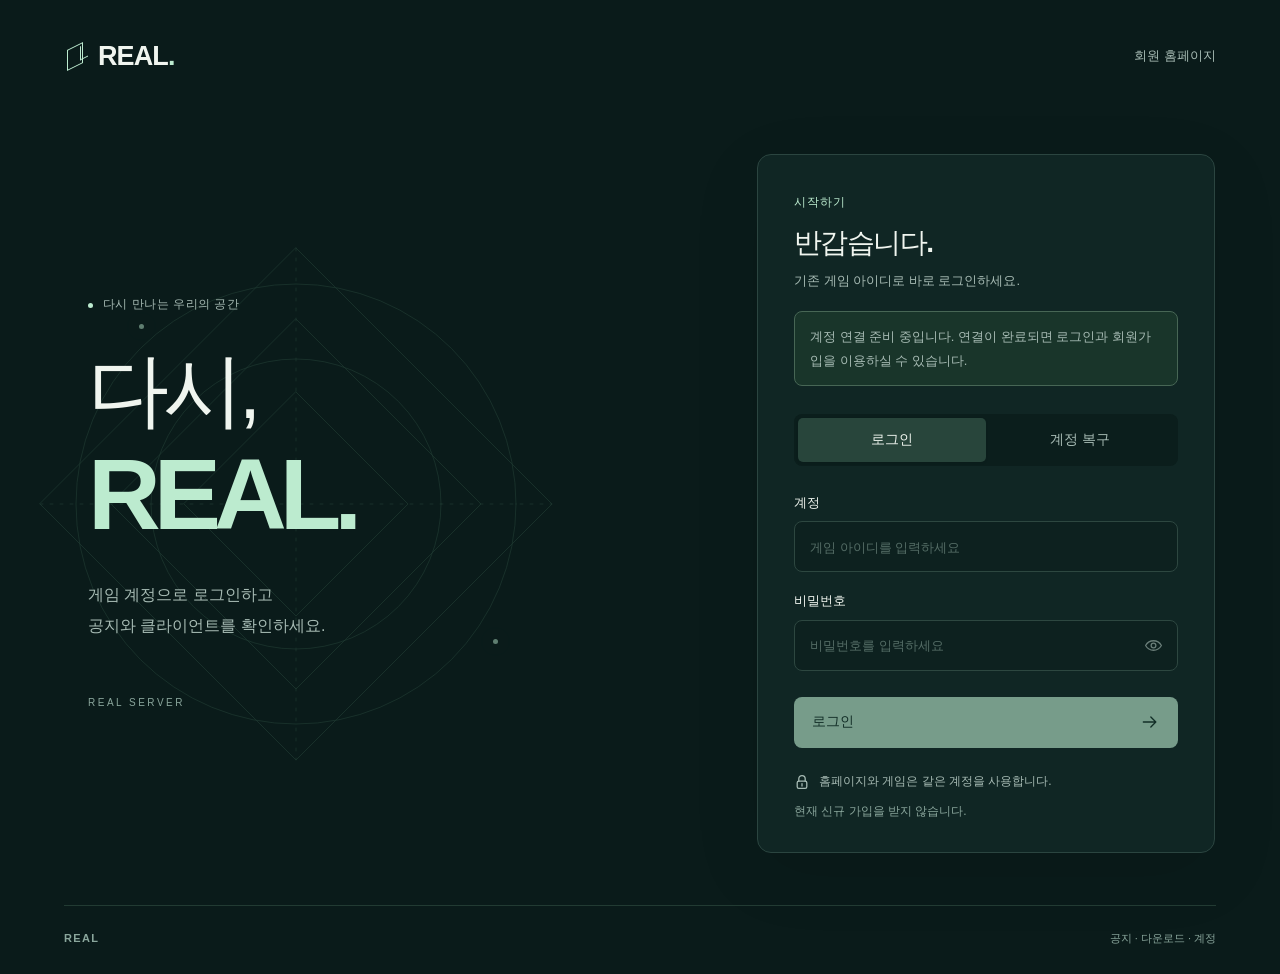
==== index.html @ 7ad9b351 "Create REAL member portal interface" ====
<!doctype html>
<html lang="ko">
<head>
  <meta charset="utf-8">
  <meta name="viewport" content="width=device-width, initial-scale=1">
  <meta name="color-scheme" content="dark">
  <meta name="robots" content="noindex, nofollow">
  <meta http-equiv="Content-Security-Policy" content="default-src 'none'; script-src 'self'; style-src 'self'; img-src 'self' data:; connect-src 'self'; form-action 'none'; base-uri 'none'; object-src 'none'">
  <title>로그인 · REAL</title>
  <link rel="stylesheet" href="./styles.css">
  <script src="./config.js" defer></script>
  <script src="./app.js" defer></script>
</head>
<body data-page="login">
  <a class="skip-link" href="#member-panel">로그인으로 건너뛰기</a>
  <div class="entry-shell">
    <header class="site-header entry-header">
      <a class="wordmark" href="./index.html" aria-label="REAL 첫 화면"><span class="brand-symbol" aria-hidden="true"></span>REAL<span class="brand-dot" aria-hidden="true">.</span></a>
      <span class="header-caption">회원 홈페이지</span>
    </header>

    <main class="entry-main">
      <section class="welcome" aria-labelledby="welcome-title">
        <div class="welcome-art" aria-hidden="true">
          <svg viewBox="0 0 560 560" fill="none"><path d="M280 24 536 280 280 536 24 280Z"/><path d="m280 95 185 185-185 185L95 280Z"/><path d="m280 168 112 112-112 112-112-112Z"/><path d="M280 24v512M24 280h512" class="art-cross"/><circle cx="280" cy="280" r="220"/><circle cx="280" cy="280" r="145"/></svg>
          <span class="art-point point-one"></span><span class="art-point point-two"></span>
        </div>
        <div class="welcome-copy">
          <p class="eyebrow"><span></span>다시 만나는 우리의 공간</p>
          <h1 id="welcome-title">다시,<br><span>REAL.</span></h1>
          <p class="welcome-description">게임 계정으로 로그인하고<br>공지와 클라이언트를 확인하세요.</p>
        </div>
        <span class="welcome-caption">REAL SERVER</span>
      </section>

      <section class="member-panel" id="member-panel" aria-labelledby="panel-title">
        <div class="panel-heading">
          <p class="eyebrow">시작하기</p>
          <h2 id="panel-title">반갑습니다.</h2>
          <p id="panel-description">기존 게임 아이디로 바로 로그인하세요.</p>
        </div>

        <p class="connection-notice" id="api-status" role="status" hidden></p>
        <div class="auth-tabs registration-closed" role="tablist" aria-label="계정 메뉴">
          <button id="login-tab" type="button" role="tab" aria-selected="true" aria-controls="login-panel" tabindex="0">로그인</button>
          <button id="register-tab" type="button" role="tab" aria-selected="false" aria-controls="register-panel" tabindex="-1" hidden>회원가입</button>
          <button id="recover-tab" type="button" role="tab" aria-selected="false" aria-controls="recover-panel" tabindex="-1">계정 복구</button>
        </div>

        <div id="login-panel" role="tabpanel" aria-labelledby="login-tab">
          <form id="login-form" method="post" novalidate>
            <div class="field-group">
              <label for="login-userid">계정</label>
              <input id="login-userid" name="userid" type="text" autocomplete="username" autocapitalize="none" spellcheck="false" required placeholder="게임 아이디를 입력하세요">
            </div>
            <div class="field-group">
              <label for="login-password">비밀번호</label>
              <div class="password-field">
                <input id="login-password" name="password" type="password" autocomplete="current-password" required placeholder="비밀번호를 입력하세요">
                <button type="button" class="password-toggle" data-password-target="login-password" aria-label="비밀번호 표시" aria-pressed="false"><svg viewBox="0 0 24 24" fill="none" aria-hidden="true"><path d="M2 12s3.5-6 10-6 10 6 10 6-3.5 6-10 6S2 12 2 12Z"/><circle cx="12" cy="12" r="3"/></svg></button>
              </div>
            </div>
            <p class="form-feedback" id="login-feedback" role="alert" tabindex="-1" hidden></p>
            <button type="submit" class="button button-primary submit-button" disabled><span>로그인</span><svg viewBox="0 0 24 24" fill="none" aria-hidden="true"><path d="M4 12h15m-6-6 6 6-6 6"/></svg></button>
          </form>
          <p class="panel-note"><svg viewBox="0 0 20 20" fill="none" aria-hidden="true"><rect x="4" y="9" width="12" height="9" rx="2"/><path d="M6 9V6a4 4 0 0 1 8 0v3M10 12v3"/></svg>홈페이지와 게임은 같은 계정을 사용합니다.</p>
          <p class="registration-status" id="registration-status" role="status">현재 신규 가입을 받지 않습니다.</p>
        </div>

        <div id="register-panel" role="tabpanel" aria-labelledby="register-tab" hidden>
          <form id="register-form" method="post" novalidate>
            <div class="field-group">
              <label for="register-userid">계정</label>
              <input id="register-userid" name="userid" type="text" autocomplete="username" autocapitalize="none" spellcheck="false" required placeholder="사용할 게임 아이디를 입력하세요">
            </div>
            <div class="field-group">
              <label for="register-password">비밀번호</label>
              <div class="password-field">
                <input id="register-password" name="password" type="password" autocomplete="new-password" required placeholder="비밀번호를 입력하세요">
                <button type="button" class="password-toggle" data-password-target="register-password" aria-label="비밀번호 표시" aria-pressed="false"><svg viewBox="0 0 24 24" fill="none" aria-hidden="true"><path d="M2 12s3.5-6 10-6 10 6 10 6-3.5 6-10 6S2 12 2 12Z"/><circle cx="12" cy="12" r="3"/></svg></button>
              </div>
            </div>
            <div class="field-group">
              <label for="register-password-confirm">비밀번호 확인</label>
              <input id="register-password-confirm" name="passwordConfirm" type="password" autocomplete="new-password" required placeholder="비밀번호를 한 번 더 입력하세요">
            </div>
            <div class="terms-row">
              <label class="checkbox-label" for="terms-accepted"><input id="terms-accepted" name="termsAccepted" type="checkbox" required><span>이용약관에 동의합니다. <span class="required-label">(필수)</span></span></label>
              <button class="text-button terms-open" type="button">약관 보기<svg viewBox="0 0 16 16" fill="none" aria-hidden="true"><path d="m6 4 4 4-4 4"/></svg></button>
            </div>
            <p class="form-feedback" id="register-feedback" role="alert" tabindex="-1" hidden></p>
            <button type="submit" class="button button-primary submit-button" disabled><span>계정 만들기</span><svg viewBox="0 0 24 24" fill="none" aria-hidden="true"><path d="M4 12h15m-6-6 6 6-6 6"/></svg></button>
          </form>
          <p class="panel-note">1인 1계정으로 운영하며, 같은 IP에서 추가 가입할 수 없습니다.</p>
        </div>
        <div id="recover-panel" role="tabpanel" aria-labelledby="recover-tab" hidden>
          <form id="recover-form" method="post" novalidate>
            <div class="field-group"><label for="recover-userid">계정</label><input id="recover-userid" name="userid" type="text" autocomplete="username" autocapitalize="none" spellcheck="false" required placeholder="기존 게임 아이디를 입력하세요"></div>
            <div class="field-group"><label for="recover-password">비밀번호</label><div class="password-field"><input id="recover-password" name="password" type="password" autocomplete="current-password" required placeholder="기존 비밀번호를 입력하세요"><button type="button" class="password-toggle" data-password-target="recover-password" aria-label="비밀번호 표시" aria-pressed="false"><svg viewBox="0 0 24 24" fill="none" aria-hidden="true"><path d="M2 12s3.5-6 10-6 10 6 10 6-3.5 6-10 6S2 12 2 12Z"/><circle cx="12" cy="12" r="3"/></svg></button></div></div>
            <p class="form-feedback" id="recover-feedback" role="alert" tabindex="-1" hidden></p>
            <button type="submit" class="button button-primary submit-button" disabled><span>복구 요청</span><svg viewBox="0 0 24 24" fill="none" aria-hidden="true"><path d="M4 12h15m-6-6 6 6-6 6"/></svg></button>
          </form>
          <p class="panel-note recovery-note">디스코드 이탈·휴면 등 자동 잠금이 확인된 계정만 기존 정보로 복구할 수 있습니다. 운영 제재 또는 잠금 원인이 확인되지 않는 계정은 복구할 수 없습니다.</p>
        </div>
        <noscript><p class="form-feedback">로그인과 회원가입을 이용하려면 브라우저에서 JavaScript를 허용해 주세요.</p></noscript>
      </section>
    </main>

    <footer class="site-footer entry-footer"><span>REAL</span><span>공지 · 다운로드 · 계정</span></footer>
  </div>

  <dialog id="terms-dialog" aria-labelledby="terms-title">
    <div class="dialog-heading"><div><p class="eyebrow">REAL</p><h2 id="terms-title">이용약관</h2></div><button type="button" class="icon-button" id="terms-close" aria-label="약관 닫기"><svg viewBox="0 0 24 24" fill="none" aria-hidden="true"><path d="m6 6 12 12M18 6 6 18"/></svg></button></div>
    <div class="terms-content">
      <p class="terms-date">2026년 10월 21일 기준</p>
      <h3>1. 계정 이용</h3><p>REAL은 1인 1계정으로 운영합니다. 같은 IP에서의 추가 가입은 제한됩니다. 홈페이지에서 만든 계정은 게임에서도 사용하며, 기존 게임 계정으로 홈페이지에 로그인할 수 있습니다.</p>
      <h3>2. 이용 규칙</h3><p>계정 공유와 부정한 거래, 중복 계정 생성 등 운영을 방해하는 행위를 금지합니다. 이용자는 홈페이지의 공지와 운영 안내를 확인해야 합니다.</p>
      <h3>3. 계정 정보 처리</h3><p>계정과 비밀번호는 회원가입 및 로그인에, 접속 IP는 중복 가입 제한과 접속 보호에, 세션 정보는 로그인 상태 유지에 사용합니다. 다른 사람의 계정 정보를 입력하지 마세요.</p>
    </div>
    <button type="button" class="button button-primary" id="terms-confirm">확인</button>
  </dialog>
</body>
</html>
---- styles.css ----
:root {
  color-scheme: dark;
  --background: #0a1b1a;
  --surface: #102624;
  --surface-raised: #15302d;
  --input: #0b1e1c;
  --text: #f0f5ef;
  --muted: #a7bbb4;
  --quiet: #8aa69c;
  --accent: #bcebcf;
  --accent-hover: #d0f5de;
  --accent-ink: #153429;
  --border: #2b4540;
  --error: #ffbbb3;
  --error-surface: #352b29;
  --radius: 8px;
  font-family: "Pretendard", "Noto Sans KR", "Malgun Gothic", "Apple SD Gothic Neo", sans-serif;
  font-synthesis: none;
}
*, *::before, *::after { box-sizing: border-box; }
html { scroll-padding-top: 24px; }
body { margin: 0; background: var(--background); color: var(--text); font-size: 15px; line-height: 1.65; -webkit-font-smoothing: antialiased; }
button, input { font: inherit; }
button, a, input { -webkit-tap-highlight-color: transparent; }
button, a { touch-action: manipulation; }
button { color: inherit; }
button:not(:disabled), a, summary { cursor: pointer; }
a { color: inherit; text-decoration: none; }
button { border: 0; }
button:disabled { cursor: not-allowed; opacity: .6; }
[aria-busy="true"] button:disabled, button[aria-busy="true"] { cursor: wait; }
button, a, input { transition: background-color .18s ease, color .18s ease, border-color .18s ease, opacity .18s ease; }
button:focus-visible, a:focus-visible, input:focus-visible, [tabindex="-1"]:focus-visible { outline: 2px solid var(--accent); outline-offset: 4px; }
svg { display: block; width: 24px; height: 24px; stroke: currentColor; stroke-width: 1.6; stroke-linecap: round; stroke-linejoin: round; flex-shrink: 0; }
h1, h2, h3, p { margin: 0; }
[hidden] { display: none !important; }
::selection { color: var(--accent-ink); background: var(--accent); }
.sr-only { position: absolute; width: 1px; height: 1px; padding: 0; margin: -1px; overflow: hidden; clip: rect(0,0,0,0); white-space: nowrap; border: 0; }
.skip-link { position: fixed; top: 12px; left: 12px; z-index: 10; transform: translateY(-160%); padding: 12px 20px; border-radius: var(--radius); color: var(--accent-ink); background: var(--accent); }
.skip-link:focus { transform: translateY(0); }
.entry-shell { max-width: 1440px; min-height: 100svh; margin: auto; padding: 0 64px; display: flex; flex-direction: column; }
.site-header { display: flex; align-items: center; min-height: 112px; }
.wordmark { display: inline-flex; align-items: center; min-height: 44px; font-family: Arial, sans-serif; font-size: 27px; font-weight: 800; letter-spacing: -.9px; line-height: 1; }
.brand-symbol { display: block; position: relative; width: 16px; height: 21px; margin: 0 15px 0 3px; border: 1.8px solid var(--accent); transform: skewY(-27deg); }
.brand-symbol::after { content: ""; position: absolute; width: 8px; height: 14px; border-left: 1.8px solid var(--accent); border-bottom: 1.8px solid var(--accent); top: 2px; right: -6px; }
.brand-dot { color: var(--accent); }
.header-caption { margin-left: auto; font-size: 13px; color: var(--muted); }
.entry-main { display: grid; grid-template-columns: minmax(0, 1.15fr) minmax(360px, .85fr); align-items: center; gap: 72px; flex: 1; padding: 42px 0 52px; }
.welcome { min-height: 600px; position: relative; display: flex; flex-direction: column; justify-content: center; }
.welcome-art { position: absolute; top: 50%; left: -48px; width: min(560px, 108%); transform: translateY(-50%); pointer-events: none; color: #365b4b; opacity: .48; }
.welcome-art svg { width: 100%; height: auto; stroke-width: .7; }
.welcome-art .art-cross { stroke-dasharray: 3 7; }
.art-point { position: absolute; width: 5px; height: 5px; border-radius: 100%; background: var(--accent); box-shadow: 0 0 16px #bcebcf55; }
.point-one { top: 18%; left: 22%; }.point-two { bottom: 25%; right: 14%; }
.welcome-copy { position: relative; z-index: 1; padding-left: 24px; }
.eyebrow { color: var(--accent); font-size: 12px; font-weight: 600; letter-spacing: .08em; }
.welcome-copy > .eyebrow { display: flex; gap: 10px; align-items: center; margin-bottom: 28px; letter-spacing: .04em; color: var(--muted); }
.welcome-copy > .eyebrow span { height: 5px; width: 5px; border-radius: 100%; background: var(--accent); }
.welcome h1 { font-size: clamp(68px, 6.3vw, 94px); letter-spacing: -.07em; line-height: 1.19; font-weight: 500; }
.welcome h1 > span { font-family: Arial, sans-serif; font-size: 1.25em; line-height: 1.1; font-weight: 700; letter-spacing: -.07em; color: var(--accent); }
.welcome-description { margin-top: 29px; color: var(--muted); font-size: 16px; line-height: 1.95; }
.welcome-caption { margin: 54px 0 0 24px; position: relative; color: var(--quiet); font-size: 10px; letter-spacing: .25em; }
.member-panel { width: 100%; max-width: 458px; padding: 38px 36px 30px; background: var(--surface); border: 1px solid var(--border); border-radius: 14px; box-shadow: 0 20px 70px #00000016; }
.panel-heading .eyebrow { margin-bottom: 9px; }
.panel-heading h2 { font-weight: 600; font-size: 28px; line-height: 1.5; letter-spacing: -.055em; }
.panel-heading > p:last-child { color: var(--muted); margin-top: 6px; font-size: 13px; }
.auth-tabs { display: grid; grid-template-columns: repeat(3, 1fr); padding: 4px; margin: 28px 0 26px; border-radius: var(--radius); background: var(--input); }
.auth-tabs.registration-closed { grid-template-columns: repeat(2, 1fr); }
.auth-tabs button { min-height: 44px; border-radius: 5px; background: transparent; color: var(--muted); font-size: 14px; font-weight: 600; }
.auth-tabs button:hover { color: var(--text); background: #17322c; }
.auth-tabs button[aria-selected="true"] { color: var(--text); background: #28453b; box-shadow: 0 1px 3px #00000014; }
.field-group { margin-bottom: 18px; }
.field-group label { display: block; margin-bottom: 8px; font-size: 13px; font-weight: 500; }
.field-group input { width: 100%; height: 51px; padding: 0 15px; border: 1px solid #466258; border-radius: var(--radius); color: var(--text); background: var(--input); font-size: 14px; }
.field-group input::placeholder { color: #8ba59a; font-size: 13px; opacity: 1; }
.field-group input:hover { border-color: #648575; }
.field-group input:focus { border-color: var(--accent); }
.field-group input[aria-invalid="true"] { border-color: var(--error); }
.password-field { position: relative; }
.password-field input { padding-right: 52px; }
.password-toggle { width: 46px; height: 47px; position: absolute; right: 2px; top: 2px; border-radius: 6px; display: flex; align-items: center; justify-content: center; background: transparent; color: var(--muted); }
.password-toggle svg { width: 19px; height: 19px; }
.password-toggle:hover, .password-toggle[aria-pressed="true"] { background: var(--surface-raised); color: var(--text); }
.button { min-height: 51px; border-radius: var(--radius); padding: 13px 18px; display: inline-flex; justify-content: center; align-items: center; gap: 14px; font-size: 14px; font-weight: 700; line-height: 1.7; }
.button svg { width: 20px; height: 20px; }
.button-primary { color: var(--accent-ink); background: var(--accent); }
.button-primary:hover:not(:disabled) { background: var(--accent-hover); }
.button-primary:active:not(:disabled) { background: #a5d7b8; }
.submit-button { width: 100%; margin-top: 8px; justify-content: space-between; }
.panel-note { display: flex; align-items: center; gap: 9px; margin-top: 23px; color: var(--muted); font-size: 12px; line-height: 1.8; }
.panel-note svg { width: 16px; height: 16px; }
.registration-status { margin: 10px 0 0; color: var(--quiet); font-size: 12px; }
.terms-row { display: flex; align-items: center; flex-wrap: wrap; column-gap: 8px; margin: 3px 0 7px; }
.checkbox-label { display: flex; align-items: center; gap: 9px; min-height: 44px; cursor: pointer; font-size: 12px; }
.checkbox-label input { width: 18px; height: 18px; margin: 0; accent-color: var(--accent); flex-shrink: 0; }
.required-label { color: var(--muted); }
.text-button { min-height: 44px; display: inline-flex; align-items: center; justify-content: center; gap: 5px; padding: 6px 0; background: transparent; color: var(--muted); font-size: 12px; }
.text-button:hover { color: var(--accent); }
.text-button svg { width: 16px; height: 16px; }
.terms-open { margin-left: auto; }
.form-feedback { margin: 12px 0; padding: 12px 14px; border: 1px solid #80564e; border-radius: var(--radius); color: var(--error); background: var(--error-surface); font-size: 13px; line-height: 1.65; overflow-wrap: anywhere; }
.form-feedback.is-success { border-color: #476655; background: #19352a; color: var(--accent); }
.connection-notice { margin: 20px 0 0; padding: 13px 15px; border: 1px solid #476655; border-radius: var(--radius); color: var(--muted); background: #19352a; font-size: 13px; line-height: 1.8; }
.field-group input:disabled { opacity: .55; cursor: not-allowed; }
.notice + .notice { margin-top: 36px; }
.site-footer { display: flex; justify-content: space-between; gap: 20px; padding: 23px 0 27px; border-top: 1px solid #223b33; color: var(--quiet); font-size: 11px; }
.site-footer > span:first-child { font-family: Arial, sans-serif; font-weight: 700; letter-spacing: .12em; }
dialog { color: var(--text); background: var(--surface); border: 1px solid var(--border); border-radius: 14px; padding: 28px; width: min(530px, calc(100% - 32px)); max-height: calc(100svh - 40px); box-shadow: 0 24px 100px #0005; }
dialog::backdrop { background: #020b09c4; }
.dialog-heading { display: flex; align-items: start; justify-content: space-between; }
.dialog-heading h2 { font-size: 24px; margin-top: 4px; }
.icon-button { width: 44px; height: 44px; display: flex; align-items: center; justify-content: center; color: var(--muted); background: var(--surface-raised); border-radius: var(--radius); }
.icon-button:hover { background: #2d4a3f; color: var(--text); }
.terms-date { color: var(--quiet); font-size: 12px; margin: 18px 0 24px; }
.terms-content h3 { font-size: 14px; margin: 20px 0 7px; }
.terms-content p:not(.terms-date) { color: var(--muted); font-size: 13px; line-height: 1.85; }
dialog > .button { width: 100%; margin-top: 26px; }
.home-shell { max-width: 1328px; padding: 0 64px; margin: auto; min-height: 100svh; display: flex; flex-direction: column; }
.home-header { border-bottom: 1px solid var(--border); min-height: 96px; gap: 52px; }
.home-nav { display: flex; gap: 30px; }
.home-nav a { min-height: 44px; display: flex; align-items: center; font-size: 13px; color: var(--muted); }
.home-nav a:hover { color: var(--accent); }
.account-menu { display: flex; align-items: center; gap: 18px; margin-left: auto; }
.account-name { color: var(--text); font-size: 12px; max-width: 160px; overflow: hidden; white-space: nowrap; text-overflow: ellipsis; }
.account-name::before { content: ""; display: inline-block; width: 6px; height: 6px; margin-right: 8px; border-radius: 100%; background: var(--accent); }
.account-menu .text-button { font-size: 12px; }
.home-main { flex: 1; padding-bottom: 90px; }
.home-intro { display: flex; align-items: center; justify-content: space-between; gap: 28px; min-height: 257px; padding: 44px 0; }
.home-intro h1 { font-size: clamp(26px, 3vw, 38px); font-weight: 500; letter-spacing: -.055em; line-height: 1.5; margin: 9px 0 11px; }
.home-intro h1 > span { color: var(--accent); }
.home-intro p:last-child { color: var(--muted); font-size: 14px; }
.home-motif { width: 140px; height: 140px; color: #476a57; stroke-width: .75; margin-right: 20px; }
.home-grid { display: grid; grid-template-columns: minmax(0, 1.6fr) minmax(300px, 1fr); gap: 56px; align-items: start; }
.section-heading { display: flex; align-items: center; justify-content: space-between; flex-wrap: wrap; column-gap: 15px; margin-bottom: 21px; }
.section-heading h2 { font-size: 20px; font-weight: 600; letter-spacing: -.035em; }
.section-caption { color: var(--quiet); font-size: 12px; }
.notice { border-top: 1px solid #577460; }
.notice-meta { margin: 26px 0 15px; display: flex; gap: 12px; align-items: center; font-size: 12px; }
.notice-tag { color: var(--accent); background: #1c3a2e; border: 1px solid #365742; padding: 2px 9px; border-radius: 4px; font-size: 11px; }
.notice-meta time { color: var(--quiet); }
.notice h3 { font-size: 21px; font-weight: 500; letter-spacing: -.035em; line-height: 1.6; }
.notice-body { margin-top: 24px; color: var(--muted); font-size: 14px; line-height: 1.95; white-space: pre-line; }
.notice-body p + p { margin-top: 18px; }
.notice-body p:last-child { margin-top: 29px; }
.download-section { padding: 29px 29px 25px; border: 1px solid var(--border); border-radius: 12px; background: var(--surface); }
.download-heading { display: flex; align-items: center; gap: 12px; margin-bottom: 20px; }
.download-icon { width: 40px; height: 40px; display: flex; align-items: center; justify-content: center; border: 1px solid #40614c; background: #1e3d2e; border-radius: 10px; color: var(--accent); }
.download-icon svg { width: 21px; height: 21px; }
.download-section h2 { font-size: 28px; font-weight: 500; letter-spacing: -.05em; line-height: 1.45; }
.download-description { margin-top: 10px; color: var(--muted); font-size: 13px; line-height: 1.85; }
.download-file { display: flex; align-items: center; justify-content: space-between; flex-wrap: wrap; column-gap: 12px; color: var(--muted); font-size: 11px; margin: 28px 0 10px; }
.download-file > span:last-child { color: var(--quiet); }
.download-button { width: 100%; justify-content: space-between; font-size: 13px; padding: 14px 16px; }
.download-source { color: var(--quiet); font-size: 11px; text-align: center; margin: 10px 0 26px; }
.install-guide { border-top: 1px solid var(--border); padding-top: 22px; }
.install-guide h3 { font-size: 12px; font-weight: 500; }
.install-guide ol { list-style: none; margin: 15px 0 0; padding: 0; }
.install-guide li { display: flex; align-items: baseline; gap: 10px; margin: 11px 0 0; color: var(--muted); font-size: 11px; }
.install-guide li > span { color: var(--accent); font-family: Arial, sans-serif; font-size: 10px; }
.install-guide strong { font-weight: 600; color: var(--text); }
.home-footer { margin-top: auto; }
.admin-controls { display: flex; align-items: center; flex-wrap: wrap; gap: 18px 24px; margin-top: 40px; padding: 22px 0 0; border-top: 1px solid var(--border); }
.admin-controls h2 { font-size: 14px; font-weight: 600; }
.admin-controls p { color: var(--muted); font-size: 12px; margin-top: 4px; }
.registration-switch { display: inline-flex; align-items: center; gap: 10px; min-height: 44px; margin-left: auto; position: relative; font-size: 12px; cursor: pointer; }
.registration-switch input { position: absolute; width: 44px; height: 24px; right: 32px; opacity: 0; cursor: pointer; }
.switch-track { width: 42px; height: 24px; border: 1px solid #6d8a7c; border-radius: 20px; background: #263e32; position: relative; pointer-events: none; }
.switch-track::after { content: ""; position: absolute; top: 3px; left: 3px; width: 16px; height: 16px; border-radius: 50%; background: #b4c9bb; transition: transform .18s ease; }
.registration-switch input:checked + .switch-track { background: var(--accent); border-color: var(--accent); }
.registration-switch input:checked + .switch-track::after { transform: translateX(18px); background: var(--accent-ink); }
.registration-switch input:focus-visible + .switch-track { outline: 2px solid var(--accent); outline-offset: 4px; }
.registration-switch input:disabled + .switch-track { opacity: .5; }
.admin-controls .admin-feedback { width: 100%; margin: 0; color: var(--accent); }
.admin-feedback.is-error { color: var(--error); }
@media (min-width: 1440px) { .entry-main { gap: 96px; } }
@media (max-width: 1100px) {
  .entry-shell, .home-shell { padding-right: 36px; padding-left: 36px; }
  .entry-main { gap: 32px; grid-template-columns: 1fr 1fr; }
  .welcome-copy { padding-left: 0; }
  .welcome-caption { margin-left: 0; }
  .welcome h1 { font-size: 72px; }
  .member-panel { padding: 30px 26px 26px; }
  .home-grid { gap: 32px; grid-template-columns: minmax(0, 1.4fr) minmax(280px, 1fr); }
  .download-section { padding: 25px 23px; }
  .home-header { gap: 34px; }
}
@media (max-width: 760px) {
  .entry-shell, .home-shell { padding-left: 24px; padding-right: 24px; }
  .site-header { min-height: 84px; }
  .entry-main { display: flex; flex-direction: column; gap: 28px; padding: 18px 0 42px; }
  .welcome { width: 100%; min-height: auto; max-width: 458px; }
  .welcome-copy > .eyebrow, .welcome-caption { display: none; }
  .welcome h1 { font-size: 42px; line-height: 1.2; }
  .welcome h1 br { display: none; }
  .welcome h1 > span { font-size: 1.08em; margin-left: 8px; }
  .welcome-description { font-size: 13px; margin-top: 13px; line-height: 1.8; }
  .welcome-description br { display: none; }
  .welcome-art { width: 175px; right: -12px; left: auto; opacity: .35; }
  .member-panel { position: relative; padding: 28px 26px 24px; }
  .panel-heading h2 { font-size: 25px; }
  .home-header { flex-wrap: wrap; gap: 0; padding: 17px 0 0; }
  .home-header .wordmark { order: 1; }
  .account-menu { order: 2; gap: 12px; }
  .account-name { max-width: 110px; }
  .home-nav { order: 3; width: 100%; margin-top: 12px; gap: 26px; }
  .home-nav a { min-height: 48px; }
  .home-intro { min-height: 208px; padding: 32px 0; }
  .home-intro h1 { font-size: 28px; }
  .home-intro p:last-child { font-size: 12px; }
  .home-motif { display: none; }
  .home-grid { grid-template-columns: 1fr; gap: 40px; }
  .download-section { padding: 27px; }
  .section-caption { font-size: 11px; }
  .notice h3 { font-size: 19px; }
  .notice-body { font-size: 13px; }
  .home-main { padding-bottom: 50px; }
  .download-description br { display: none; }
  .install-guide li, .download-source { font-size: 12px; }
}
@media (max-width: 400px) {
  .entry-shell, .home-shell { padding-right: 19px; padding-left: 19px; }
  .entry-main { padding-top: 12px; }
  .member-panel { padding: 25px 21px 22px; }
  .panel-heading > p:last-child { font-size: 12px; }
  .terms-row { column-gap: 5px; }
  .terms-open { font-size: 11px; }
  .checkbox-label { font-size: 11px; gap: 7px; }
  .account-name { max-width: 83px; }
  .account-menu { gap: 10px; }
  .home-intro h1 { font-size: 26px; }
  .section-caption { font-size: 10px; }
}
@media (prefers-reduced-motion: reduce) {
  *, *::before, *::after { scroll-behavior: auto !important; transition-duration: .01ms !important; animation-duration: .01ms !important; animation-iteration-count: 1 !important; }
}
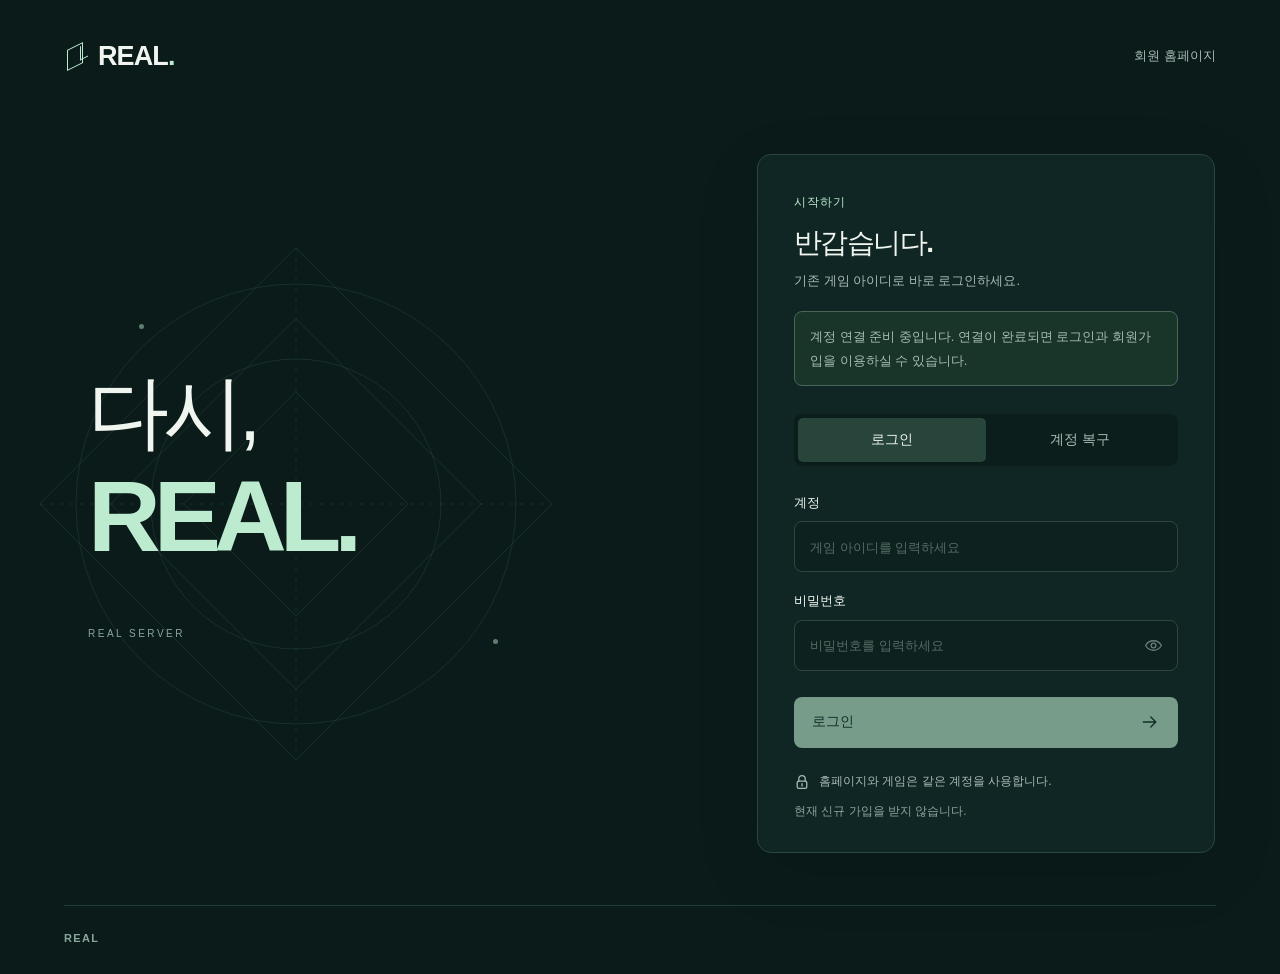
==== commit 5b71c852: "Optimize member pages for Full HD and simplify landing copy" ====
--- a/index.html
+++ b/index.html
@@ -26,9 +26,7 @@
           <span class="art-point point-one"></span><span class="art-point point-two"></span>
         </div>
         <div class="welcome-copy">
-          <p class="eyebrow"><span></span>다시 만나는 우리의 공간</p>
           <h1 id="welcome-title">다시,<br><span>REAL.</span></h1>
-          <p class="welcome-description">게임 계정으로 로그인하고<br>공지와 클라이언트를 확인하세요.</p>
         </div>
         <span class="welcome-caption">REAL SERVER</span>
       </section>
@@ -106,7 +104,7 @@
       </section>
     </main>
 
-    <footer class="site-footer entry-footer"><span>REAL</span><span>공지 · 다운로드 · 계정</span></footer>
+    <footer class="site-footer entry-footer"><span>REAL</span></footer>
   </div>
 
   <dialog id="terms-dialog" aria-labelledby="terms-title">
--- a/styles.css
+++ b/styles.css
@@ -54,11 +54,8 @@
 .point-one { top: 18%; left: 22%; }.point-two { bottom: 25%; right: 14%; }
 .welcome-copy { position: relative; z-index: 1; padding-left: 24px; }
 .eyebrow { color: var(--accent); font-size: 12px; font-weight: 600; letter-spacing: .08em; }
-.welcome-copy > .eyebrow { display: flex; gap: 10px; align-items: center; margin-bottom: 28px; letter-spacing: .04em; color: var(--muted); }
-.welcome-copy > .eyebrow span { height: 5px; width: 5px; border-radius: 100%; background: var(--accent); }
 .welcome h1 { font-size: clamp(68px, 6.3vw, 94px); letter-spacing: -.07em; line-height: 1.19; font-weight: 500; }
 .welcome h1 > span { font-family: Arial, sans-serif; font-size: 1.25em; line-height: 1.1; font-weight: 700; letter-spacing: -.07em; color: var(--accent); }
-.welcome-description { margin-top: 29px; color: var(--muted); font-size: 16px; line-height: 1.95; }
 .welcome-caption { margin: 54px 0 0 24px; position: relative; color: var(--quiet); font-size: 10px; letter-spacing: .25em; }
 .member-panel { width: 100%; max-width: 458px; padding: 38px 36px 30px; background: var(--surface); border: 1px solid var(--border); border-radius: 14px; box-shadow: 0 20px 70px #00000016; }
 .panel-heading .eyebrow { margin-bottom: 9px; }
@@ -173,6 +170,49 @@
 .admin-controls .admin-feedback { width: 100%; margin: 0; color: var(--accent); }
 .admin-feedback.is-error { color: var(--error); }
 @media (min-width: 1440px) { .entry-main { gap: 96px; } }
+@media (min-width: 1600px) {
+  .entry-shell { max-width: 1648px; padding-right: 72px; padding-left: 72px; }
+  .entry-main { grid-template-columns: minmax(0, 1fr) 496px; gap: 144px; padding-top: 24px; padding-bottom: 32px; }
+  .welcome { min-height: 640px; }
+  .welcome-art { width: 640px; left: -40px; }
+  .welcome-copy { padding-left: 32px; }
+  .welcome h1 { font-size: 104px; }
+  .welcome-caption { margin-left: 32px; font-size: 11px; }
+  .member-panel { max-width: 496px; padding: 40px 40px 32px; }
+  .panel-heading h2 { font-size: 32px; }
+  .panel-heading > p:last-child { font-size: 14px; }
+  .auth-tabs button { min-height: 48px; font-size: 15px; }
+  .field-group label { font-size: 14px; }
+  .field-group input { height: 54px; font-size: 16px; }
+  .field-group input::placeholder { font-size: 14px; }
+  .password-toggle { height: 50px; }
+  .button { min-height: 54px; font-size: 15px; }
+  .panel-note, .registration-status, .checkbox-label, .terms-open { font-size: 13px; }
+  .connection-notice, .form-feedback { font-size: 14px; }
+  .header-caption { font-size: 14px; }
+  .site-footer { font-size: 12px; }
+  .home-shell { max-width: 1600px; padding-right: 64px; padding-left: 64px; }
+  .home-header { gap: 64px; }
+  .home-nav a { font-size: 15px; }
+  .account-name, .account-menu .text-button { font-size: 14px; }
+  .home-intro { min-height: 224px; padding-top: 36px; padding-bottom: 36px; }
+  .home-intro h1 { font-size: 42px; }
+  .home-intro p:last-child { font-size: 16px; }
+  .home-grid { grid-template-columns: minmax(0, 1fr) 456px; gap: 72px; }
+  .home-main { padding-bottom: 64px; }
+  .section-heading h2 { font-size: 23px; }
+  .section-caption, .notice-meta { font-size: 13px; }
+  .notice-tag { font-size: 12px; }
+  .notice h3 { font-size: 24px; }
+  .notice-body { max-width: 760px; font-size: 16px; line-height: 1.9; }
+  .download-section { padding: 32px; }
+  .download-section h2 { font-size: 32px; }
+  .download-description { font-size: 15px; }
+  .download-file, .download-source { font-size: 12px; }
+  .install-guide h3 { font-size: 14px; }
+  .install-guide li { font-size: 13px; }
+  .install-guide li > span { font-size: 11px; }
+}
 @media (max-width: 1100px) {
   .entry-shell, .home-shell { padding-right: 36px; padding-left: 36px; }
   .entry-main { gap: 32px; grid-template-columns: 1fr 1fr; }
@@ -189,12 +229,10 @@
   .site-header { min-height: 84px; }
   .entry-main { display: flex; flex-direction: column; gap: 28px; padding: 18px 0 42px; }
   .welcome { width: 100%; min-height: auto; max-width: 458px; }
-  .welcome-copy > .eyebrow, .welcome-caption { display: none; }
+  .welcome-caption { display: none; }
   .welcome h1 { font-size: 42px; line-height: 1.2; }
   .welcome h1 br { display: none; }
   .welcome h1 > span { font-size: 1.08em; margin-left: 8px; }
-  .welcome-description { font-size: 13px; margin-top: 13px; line-height: 1.8; }
-  .welcome-description br { display: none; }
   .welcome-art { width: 175px; right: -12px; left: auto; opacity: .35; }
   .member-panel { position: relative; padding: 28px 26px 24px; }
   .panel-heading h2 { font-size: 25px; }
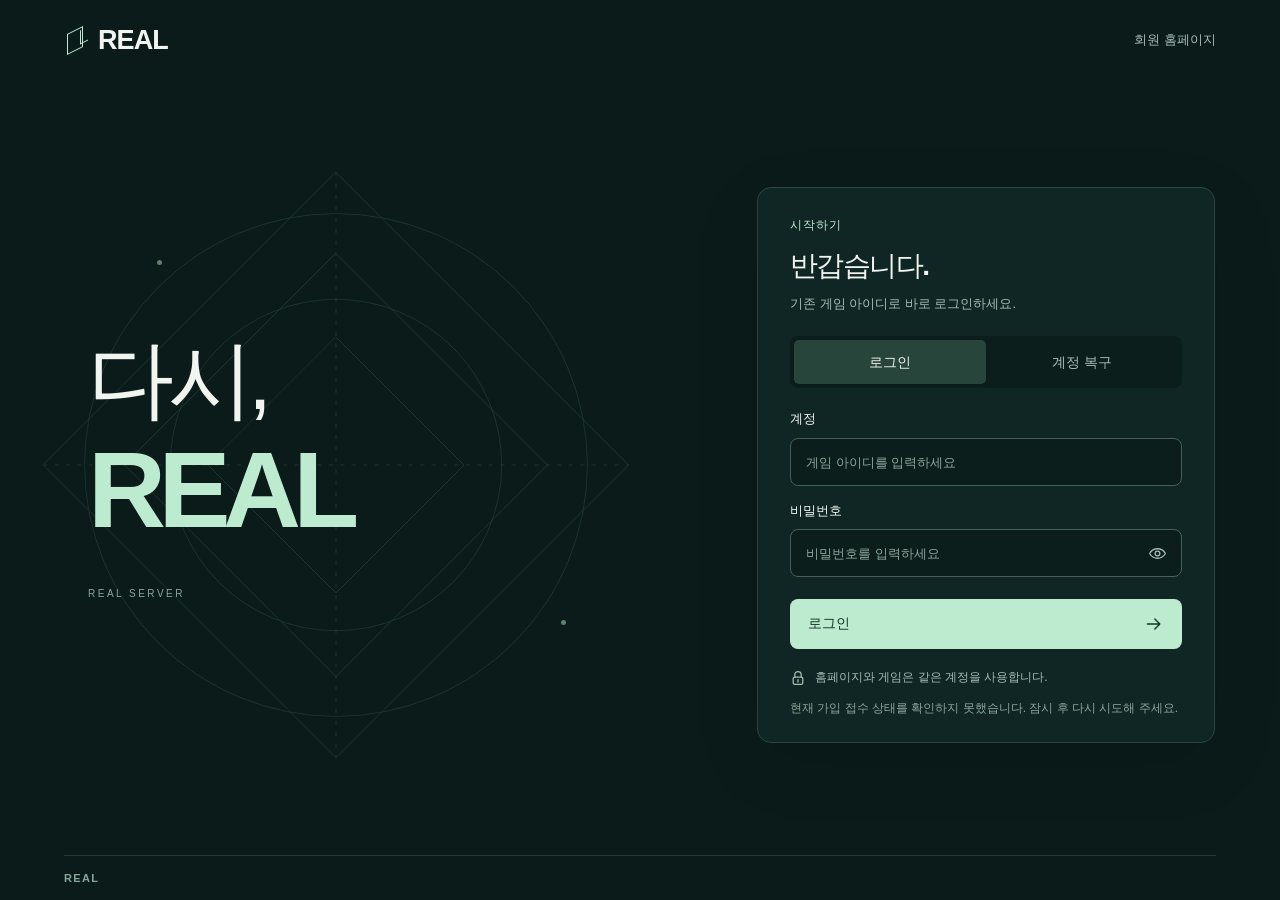
==== commit 0b7ea6e1: "Connect game accounts and adapt layout to browser viewport" ====
--- a/index.html
+++ b/index.html
@@ -5,7 +5,7 @@
   <meta name="viewport" content="width=device-width, initial-scale=1">
   <meta name="color-scheme" content="dark">
   <meta name="robots" content="noindex, nofollow">
-  <meta http-equiv="Content-Security-Policy" content="default-src 'none'; script-src 'self'; style-src 'self'; img-src 'self' data:; connect-src 'self'; form-action 'none'; base-uri 'none'; object-src 'none'">
+  <meta http-equiv="Content-Security-Policy" content="default-src 'none'; script-src 'self'; style-src 'self'; img-src 'self' data:; connect-src 'self' https://222.103.200.184; form-action 'none'; base-uri 'none'; object-src 'none'">
   <title>로그인 · REAL</title>
   <link rel="stylesheet" href="./styles.css">
   <script src="./config.js" defer></script>
@@ -15,7 +15,7 @@
   <a class="skip-link" href="#member-panel">로그인으로 건너뛰기</a>
   <div class="entry-shell">
     <header class="site-header entry-header">
-      <a class="wordmark" href="./index.html" aria-label="REAL 첫 화면"><span class="brand-symbol" aria-hidden="true"></span>REAL<span class="brand-dot" aria-hidden="true">.</span></a>
+      <a class="wordmark" href="./index.html" aria-label="REAL 첫 화면"><span class="brand-symbol" aria-hidden="true"></span>REAL</a>
       <span class="header-caption">회원 홈페이지</span>
     </header>
 
@@ -26,7 +26,7 @@
           <span class="art-point point-one"></span><span class="art-point point-two"></span>
         </div>
         <div class="welcome-copy">
-          <h1 id="welcome-title">다시,<br><span>REAL.</span></h1>
+          <h1 id="welcome-title">다시,<br><span>REAL</span></h1>
         </div>
         <span class="welcome-caption">REAL SERVER</span>
       </section>
--- a/styles.css
+++ b/styles.css
@@ -43,7 +43,6 @@
 .wordmark { display: inline-flex; align-items: center; min-height: 44px; font-family: Arial, sans-serif; font-size: 27px; font-weight: 800; letter-spacing: -.9px; line-height: 1; }
 .brand-symbol { display: block; position: relative; width: 16px; height: 21px; margin: 0 15px 0 3px; border: 1.8px solid var(--accent); transform: skewY(-27deg); }
 .brand-symbol::after { content: ""; position: absolute; width: 8px; height: 14px; border-left: 1.8px solid var(--accent); border-bottom: 1.8px solid var(--accent); top: 2px; right: -6px; }
-.brand-dot { color: var(--accent); }
 .header-caption { margin-left: auto; font-size: 13px; color: var(--muted); }
 .entry-main { display: grid; grid-template-columns: minmax(0, 1.15fr) minmax(360px, .85fr); align-items: center; gap: 72px; flex: 1; padding: 42px 0 52px; }
 .welcome { min-height: 600px; position: relative; display: flex; flex-direction: column; justify-content: center; }
@@ -268,6 +267,109 @@
   .home-intro h1 { font-size: 26px; }
   .section-caption { font-size: 10px; }
 }
+@media (min-width: 761px) {
+  .entry-shell, .home-shell { min-height: 100dvh; }
+  .entry-main { min-height: 0; }
+  .welcome { min-height: min(640px, calc(100dvh - 180px)); }
+  .welcome-art { width: min(640px, calc(100dvh - 180px), 108%); }
+  .welcome h1 { font-size: clamp(54px, 9.6dvh, 104px); }
+  .welcome-caption { margin-top: clamp(20px, 4dvh, 54px); }
+}
+@media (min-width: 761px) and (max-height: 960px) {
+  .site-header { min-height: 80px; }
+  .entry-main { padding-top: 16px; padding-bottom: 20px; }
+  .member-panel { padding: 28px 32px 24px; }
+  .panel-heading h2 { font-size: 28px; }
+  .panel-heading > p:last-child { font-size: 13px; }
+  .auth-tabs { margin-top: 22px; margin-bottom: 20px; }
+  .auth-tabs button { min-height: 44px; }
+  .field-group { margin-bottom: 14px; }
+  .field-group input { height: 48px; }
+  .password-toggle { height: 44px; top: 2px; }
+  .button { min-height: 48px; }
+  .panel-note { margin-top: 18px; font-size: 12px; }
+  .site-footer { padding-top: 14px; padding-bottom: 14px; line-height: 1.5; }
+  .home-intro { min-height: 168px; padding-top: 24px; padding-bottom: 24px; }
+  .home-intro h1 { font-size: 34px; }
+  .home-intro p:last-child { font-size: 14px; }
+  .home-motif { width: 112px; height: 112px; }
+  .home-main { padding-bottom: 28px; }
+  .download-section { padding: 26px; }
+  .download-heading { margin-bottom: 14px; }
+  .download-section h2 { font-size: 28px; }
+  .download-description { font-size: 13px; }
+  .download-description br { display: none; }
+  .download-file { margin-top: 20px; }
+  .download-source { margin-bottom: 18px; }
+  .install-guide { padding-top: 18px; }
+  .install-guide li { margin-top: 8px; font-size: 12px; }
+  .notice-body { font-size: 14px; line-height: 1.8; }
+}
+@media (min-width: 761px) and (max-height: 800px) {
+  .site-header { min-height: 64px; }
+  .entry-main { padding-top: 8px; padding-bottom: 8px; }
+  .member-panel { padding: 20px 28px; }
+  .panel-heading > .eyebrow { display: none; }
+  .panel-heading h2 { font-size: 26px; line-height: 1.3; }
+  .panel-heading > p:last-child { font-size: 12px; line-height: 1.5; margin-top: 4px; }
+  .auth-tabs { padding: 2px; margin-top: 14px; margin-bottom: 12px; }
+  .auth-tabs button { font-size: 13px; }
+  .field-group { margin-bottom: 10px; }
+  .field-group label { font-size: 13px; line-height: 1.5; margin-bottom: 4px; }
+  .field-group input { height: 44px; font-size: 14px; }
+  .field-group input::placeholder { font-size: 12px; }
+  .password-toggle { height: 44px; top: 0; }
+  .button { min-height: 44px; padding-top: 10px; padding-bottom: 10px; font-size: 13px; }
+  .submit-button { margin-top: 6px; }
+  .terms-row { margin-top: 0; margin-bottom: 0; }
+  .checkbox-label, .terms-open { font-size: 12px; }
+  .panel-note { margin-top: 10px; font-size: 12px; line-height: 1.6; }
+  .registration-status { margin-top: 6px; font-size: 11px; }
+  .connection-notice { margin-top: 12px; padding: 10px 12px; font-size: 12px; line-height: 1.6; }
+  .site-footer { padding-top: 9px; padding-bottom: 9px; font-size: 11px; }
+  .home-intro { min-height: 0; padding-top: 12px; padding-bottom: 12px; }
+  .home-intro h1 { font-size: 30px; line-height: 1.3; margin-top: 6px; margin-bottom: 6px; }
+  .home-intro p:last-child { font-size: 13px; line-height: 1.5; }
+  .home-motif { width: 88px; height: 88px; }
+  .home-main { padding-bottom: 20px; }
+  .section-heading { margin-bottom: 12px; }
+  .section-heading h2 { font-size: 19px; }
+  .section-caption { font-size: 11px; }
+  .notice-meta { margin-top: 16px; margin-bottom: 8px; font-size: 11px; }
+  .notice h3 { font-size: 20px; line-height: 1.4; }
+  .notice-body { margin-top: 16px; font-size: 13px; line-height: 1.7; }
+  .notice-body p + p { margin-top: 12px; }
+  .notice-body p:last-child { margin-top: 16px; }
+  .download-section { padding: 20px; }
+  .download-heading { display: none; }
+  .download-section h2 { line-height: 1.3; }
+  .download-description { margin-top: 6px; line-height: 1.6; }
+  .download-file { margin-top: 18px; margin-bottom: 8px; font-size: 11px; }
+  .download-source { margin-top: 8px; margin-bottom: 16px; font-size: 11px; line-height: 1.5; }
+  .install-guide { padding-top: 14px; }
+  .install-guide h3 { font-size: 12px; line-height: 1.5; }
+  .install-guide ol { margin-top: 10px; }
+  .install-guide li { line-height: 1.5; }
+}
+@media (min-width: 761px) and (max-height: 680px) {
+  .site-header { min-height: 56px; }
+  .member-panel { padding: 16px 24px; }
+  .panel-heading h2 { font-size: 24px; }
+  .panel-heading > p:last-child { font-size: 11px; }
+  .auth-tabs { margin-top: 10px; margin-bottom: 10px; }
+  .field-group { margin-bottom: 8px; }
+  .field-group label { font-size: 12px; }
+  .submit-button { margin-top: 4px; }
+  .panel-note { margin-top: 8px; font-size: 11px; line-height: 1.5; }
+  .site-footer { padding-top: 6px; padding-bottom: 6px; font-size: 10px; }
+  .home-intro > div > .eyebrow, .home-motif { display: none; }
+  .home-intro h1 { font-size: 26px; line-height: 1.25; margin-top: 0; margin-bottom: 4px; }
+  .home-intro p:last-child { font-size: 12px; }
+  .home-main { padding-bottom: 12px; }
+  .download-section { padding: 18px; }
+  .download-section h2 { font-size: 26px; }
+  .download-source { margin-bottom: 12px; }
+}
 @media (prefers-reduced-motion: reduce) {
   *, *::before, *::after { scroll-behavior: auto !important; transition-duration: .01ms !important; animation-duration: .01ms !important; animation-iteration-count: 1 !important; }
 }
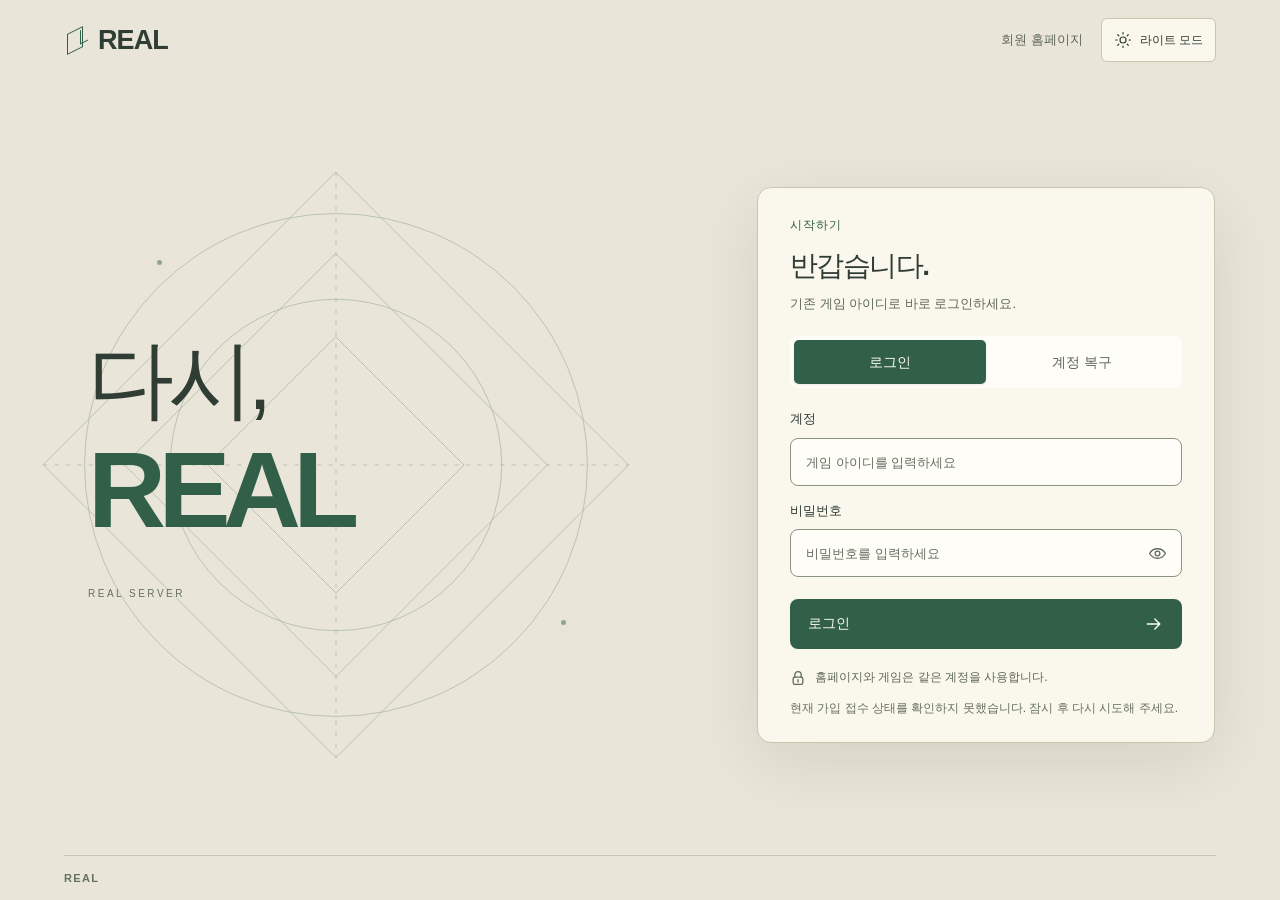
==== commit 6b8b0bff: "Add persistent themes, REAL favicon and fantasy town hero" ====
--- a/index.html
+++ b/index.html
@@ -3,11 +3,16 @@
 <head>
   <meta charset="utf-8">
   <meta name="viewport" content="width=device-width, initial-scale=1">
-  <meta name="color-scheme" content="dark">
+  <meta name="color-scheme" content="light dark">
   <meta name="robots" content="noindex, nofollow">
   <meta http-equiv="Content-Security-Policy" content="default-src 'none'; script-src 'self'; style-src 'self'; img-src 'self' data:; connect-src 'self' https://222.103.200.184; form-action 'none'; base-uri 'none'; object-src 'none'">
   <title>로그인 · REAL</title>
+  <link rel="icon" href="./favicon.ico" sizes="16x16 32x32 48x48">
+  <link rel="icon" href="./favicon.svg" type="image/svg+xml">
+  <link rel="apple-touch-icon" href="./apple-touch-icon.png">
+  <script src="./theme.js"></script>
   <link rel="stylesheet" href="./styles.css">
+  <link rel="stylesheet" href="./theme.css">
   <script src="./config.js" defer></script>
   <script src="./app.js" defer></script>
 </head>
@@ -17,6 +22,7 @@
     <header class="site-header entry-header">
       <a class="wordmark" href="./index.html" aria-label="REAL 첫 화면"><span class="brand-symbol" aria-hidden="true"></span>REAL</a>
       <span class="header-caption">회원 홈페이지</span>
+      <button type="button" class="theme-toggle" data-theme-toggle aria-label="다크 모드" aria-pressed="false" disabled><svg class="theme-sun" viewBox="0 0 24 24" fill="none" aria-hidden="true"><circle cx="12" cy="12" r="4"/><path d="M12 2v2m0 16v2M2 12h2m16 0h2M5 5l1.5 1.5m11 11L19 19M5 19l1.5-1.5m11-11L19 5"/></svg><svg class="theme-moon" viewBox="0 0 24 24" fill="none" aria-hidden="true"><path d="M20 15.5A8.7 8.7 0 0 1 8.5 4a8.8 8.8 0 1 0 11.5 11.5Z"/></svg><span data-theme-label>라이트 모드</span></button>
     </header>
 
     <main class="entry-main">
--- a/styles.css
+++ b/styles.css
@@ -370,6 +370,113 @@
   .download-section h2 { font-size: 26px; }
   .download-source { margin-bottom: 12px; }
 }
+.board-tabs { display: flex; gap: 22px; }
+.board-tabs button { min-height: 44px; padding: 6px 0; background: transparent; color: var(--muted); border-bottom: 2px solid transparent; font-size: 18px; }
+.board-tabs button[aria-selected="true"] { color: var(--accent); border-bottom-color: var(--accent); }
+.board-list { max-height: max(280px, calc(100dvh - 380px)); overflow-y: auto; scrollbar-width: thin; scrollbar-color: var(--border) transparent; padding-right: 12px; overflow-wrap: anywhere; }
+.notice summary { cursor: pointer; list-style: none; padding-bottom: 16px; }
+.notice summary::-webkit-details-marker { display: none; }
+.notice summary h3 { font-size: 18px; line-height: 1.5; padding-right: 28px; position: relative; }
+.notice summary h3::after { content: '+'; position: absolute; right: 3px; color: var(--accent); }
+.notice[open] summary h3::after { content: '−'; }
+.notice:not([open]) + .notice { margin-top: 0; }
+.notice .notice-meta { margin-top: 16px; margin-bottom: 8px; }
+.notice .notice-body { margin-top: 2px; padding-bottom: 16px; }
+.notice .notice-body p:last-child { margin-top: 18px; }
+.post-edit { min-height: 44px; margin-bottom: 8px; }
+.post-editor { width: min(800px, calc(100% - 24px)); max-height: calc(100dvh - 24px); }
+.post-editor form { margin-top: 22px; }
+.post-editor label { display: block; font-size: 13px; color: var(--muted); margin-bottom: 14px; }
+.post-editor input:not([type="checkbox"]), .post-editor select, .post-editor textarea { display: block; width: 100%; min-height: 44px; margin-top: 6px; border: 1px solid var(--border); border-radius: 6px; background: var(--input); color: var(--text); padding: 10px 12px; font: inherit; font-size: 15px; }
+.post-editor textarea { resize: vertical; min-height: 160px; max-height: 44dvh; line-height: 1.7; }
+.editor-row { display: grid; grid-template-columns: 1fr 2fr; gap: 16px; }
+.post-editor .editor-pin { display: flex; align-items: center; gap: 8px; margin-top: 16px; }
+.editor-pin input { width: 20px; height: 20px; accent-color: var(--accent); }
+.editor-actions { display: flex; flex-wrap: wrap; gap: 10px; margin-top: 18px; }
+.editor-actions .button { min-height: 44px; font-size: 14px; padding: 10px 18px; }
+.button-secondary { background: var(--surface-raised); color: var(--text); border: 1px solid var(--border); }
+@media (min-width: 761px) and (min-height: 600px) {
+  .home-shell { height: 100dvh; }
+  .home-header, .home-footer, .home-intro, .admin-controls, .section-heading { flex-shrink: 0; }
+  .home-main { display: flex; flex-direction: column; min-height: 0; }
+  .home-grid { flex: 1; min-height: 0; grid-template-rows: minmax(0, 1fr); }
+  .notice-section { display: flex; flex-direction: column; min-height: 0; height: 100%; }
+  .board-list { flex: 1; min-height: 0; max-height: none; }
+  .download-section { max-height: 100%; overflow-y: auto; scrollbar-width: thin; }
+  .admin-controls { margin-top: 20px; padding-top: 14px; }
+}
+@media (max-width: 760px) {
+  .home-nav { gap: 22px; }
+  .board-tabs { gap: 18px; }
+  .board-tabs button { font-size: 16px; }
+  .board-list { max-height: 65dvh; }
+  .post-editor { padding: 20px; }
+  .editor-row { grid-template-columns: 1fr; gap: 0; }
+  .post-editor input:not([type="checkbox"]), .post-editor select, .post-editor textarea { font-size: 16px; }
+  .post-editor .editor-pin { margin-top: 0; }
+}
 @media (prefers-reduced-motion: reduce) {
   *, *::before, *::after { scroll-behavior: auto !important; transition-duration: .01ms !important; animation-duration: .01ms !important; animation-iteration-count: 1 !important; }
 }
+.chat-panel { position: fixed; z-index: 30; right: clamp(12px, 3vw, 52px); bottom: 24px; width: min(460px, calc(100vw - 24px)); height: min(660px, calc(100dvh - 100px)); border: 1px solid var(--border); border-radius: 14px; background: var(--surface); box-shadow: 0 20px 70px #0008; overflow: hidden; display: flex; flex-direction: column; }
+.chat-panel[hidden] { display: none; }
+.chat-heading { display: flex; justify-content: space-between; align-items: center; padding: 12px 16px; border-bottom: 1px solid var(--border); flex-shrink: 0; }
+.chat-heading h2 { font-size: 17px; margin: 0 0 3px; }
+.chat-heading p { color: var(--muted); font-size: 11px; margin: 0; }
+.chat-feedback:empty { display: none; }
+.chat-feedback { padding: 16px; font-size: 14px; }
+#chat-frame-wrap { flex: 1; min-height: 0; }
+#chat-frame-wrap iframe { width: 100%; height: 100%; border: 0; display: block; }
+@media (max-width: 760px) { .home-nav { gap: 14px; flex-wrap: wrap; } .chat-panel { bottom: 12px; height: calc(100dvh - 24px); } }
+.support-badge { display: inline-grid; place-items: center; margin-left: 6px; min-width: 19px; height: 19px; padding: 0 5px; border-radius: 10px; background: var(--accent); color: var(--accent-ink); font-size: 11px; }
+.support-badge[hidden] { display: none; }
+.support-dialog { width: min(1080px, calc(100vw - 24px)); max-height: calc(100dvh - 24px); padding: 26px; }
+.support-dialog .dialog-heading { align-items: flex-start; }
+.support-dialog .form-note { line-height: 1.65; }
+.support-toolbar { display: flex; align-items: center; gap: 14px; margin: 18px 0; }
+.support-toolbar > p { margin-right: auto; color: var(--muted); font-size: 13px; }
+.support-dialog .button { min-height: 42px; padding: 10px 16px; font-size: 14px; }
+.support-layout { display: grid; grid-template-columns: 320px minmax(0, 1fr); gap: 26px; min-height: 320px; }
+.support-inbox { display: flex; flex-direction: column; min-height: 0; }
+.support-filters { display: grid; grid-template-columns: 1fr 1fr; gap: 10px; }
+.support-dialog label { display: block; color: var(--muted); font-size: 13px; margin-bottom: 14px; }
+.support-dialog input, .support-dialog select, .support-dialog textarea { display: block; width: 100%; min-height: 42px; margin-top: 6px; border: 1px solid var(--border); border-radius: 6px; background: var(--input); color: var(--text); padding: 10px 12px; font: inherit; font-size: 14px; }
+.support-dialog textarea { resize: vertical; min-height: 140px; max-height: 35dvh; line-height: 1.7; }
+.support-list { overflow-y: auto; max-height: 45dvh; scrollbar-width: thin; padding-right: 6px; }
+.support-ticket { display: flex; flex-direction: column; gap: 7px; width: 100%; padding: 15px 12px; text-align: left; background: transparent; border-bottom: 1px solid var(--border); color: var(--muted); font-size: 11px; }
+.support-ticket strong { color: var(--text); font-size: 14px; overflow-wrap: anywhere; }
+.support-ticket[aria-pressed="true"], .support-ticket:hover { background: var(--surface-raised); }
+.support-ticket-meta { color: var(--accent); }
+.support-pagination { display: flex; align-items: center; justify-content: space-between; gap: 8px; font-size: 12px; margin-top: 8px; color: var(--muted); }
+.support-content { max-height: 61dvh; overflow-y: auto; padding-right: 10px; scrollbar-width: thin; overflow-wrap: anywhere; }
+.support-content h3 { margin: 0 0 18px; font-size: 22px; }
+.support-content h4 { margin: 0 0 14px; font-size: 16px; }
+.support-message { white-space: pre-wrap; overflow-wrap: anywhere; line-height: 1.8; font-size: 14px; }
+.support-answer, #support-manage { margin-top: 24px; padding-top: 20px; border-top: 1px solid var(--border); }
+@media (max-width: 760px) { .support-dialog { padding: 18px; } .support-layout { grid-template-columns: minmax(0,1fr); gap: 18px; } .support-toolbar { flex-wrap: wrap; } .support-toolbar > p { width: 100%; } .support-list { max-height: 23dvh; } .support-content { max-height: none; overflow: visible; } .support-dialog input, .support-dialog textarea, .support-dialog select { font-size: 16px; } }
+@media (min-width: 761px) { .support-dialog[open] { display: flex; flex-direction: column; height: min(800px, calc(100dvh - 24px)); overflow: hidden; } .support-dialog > .dialog-heading, .support-dialog > .form-feedback, .support-toolbar { flex-shrink: 0; } .support-layout { flex: 1; min-height: 0; } .support-list { flex: 1; min-height: 0; max-height: none; } .support-content { height: 100%; max-height: none; } .support-pagination { flex-shrink: 0; } }
+
+.support-alert { display: flex; align-items: center; justify-content: space-between; gap: 16px; flex-shrink: 0; margin: 0 0 16px; padding: 12px 16px; border: 1px solid var(--accent); border-radius: 8px; background: var(--surface-raised); color: var(--accent); font-size: 14px; }
+.support-alert[hidden] { display: none; }
+.support-ticket.is-unread { border-left: 3px solid var(--accent); background: var(--surface-raised); }
+.support-actions { display: flex; align-items: center; justify-content: space-between; gap: 18px; }
+.support-delete { color: #ffb4b4; }
+
+.server-status-panel { min-width: 250px; padding: 16px 20px; border: 1px solid var(--border); border-radius: 10px; background: var(--surface); }
+.server-status-values { display: flex; gap: 26px; color: var(--muted); font-size: 13px; }
+.server-status-values strong { display: block; margin-top: 4px; font-size: 23px; color: var(--text); }
+.server-status-panel[data-state="on"] #server-state-value { color: var(--accent); }
+.server-status-panel[data-state="off"] #server-state-value { color: #ffb4b4; }
+.server-status-panel[data-state="maintenance"] #server-state-value { color: #f0cc8d; }
+.server-status-panel p { margin: 8px 0 0; font-size: 11px; color: var(--muted); }
+.server-state-form { margin-left: 20px; font-size: 12px; color: var(--muted); }
+.server-state-form > div { display: flex; gap: 12px; margin-top: 4px; }
+.server-state-form select { color: var(--text); background: var(--input); border: 1px solid var(--border); border-radius: 5px; padding: 5px; font: inherit; }
+.server-state-form p { max-width: 260px; margin: 4px 0 0; }
+.development-main { flex: 1; min-height: 0; overflow-y: auto; padding: 30px 0; }
+.development-heading { display: flex; justify-content: space-between; align-items: center; gap: 20px; margin-bottom: 24px; }
+.development-heading h1 { font-size: 32px; margin: 0 0 8px; }
+.development-heading p { color: var(--muted); }
+.development-list { list-style: none; padding: 0; margin: 24px 0; display: grid; grid-template-columns: repeat(2,minmax(0,1fr)); gap: 0 32px; }
+.development-list li { padding: 17px 4px; border-bottom: 1px solid var(--border); overflow-wrap: anywhere; }
+@media(max-width:760px) { .home-intro { flex-wrap: wrap; gap: 16px; } .server-status-panel { width: 100%; } .server-state-form { margin: 12px 0 0; width: 100%; } .server-state-form select { font-size: 16px; } .development-list { grid-template-columns: 1fr; } .development-main { overflow: visible; } }
--- a/theme.css
+++ b/theme.css
@@ -0,0 +1,107 @@
+/* Shared color themes. Forum layout and the homepage banner remain independent. */
+:root[data-theme="light"] {
+  color-scheme: light;
+  --background: #e9e5d8; --surface: #faf7ed; --surface-raised: #f0ecde; --input: #fffdf7;
+  --text: #303d35; --muted: #5e685b; --quiet: #66715f; --border: #c9c5b1; --input-border: #899482;
+  --accent: #315f48; --accent-hover: #234d38; --accent-ink: #fffdf4;
+  --error: #a33332; --error-surface: #f5e8d7;
+}
+:root[data-theme="dark"], :root[data-theme="dark"] .forum-theme {
+  color-scheme: dark;
+  --bg: #0c1d1b; --background: #0c1d1b; --surface: #132b29; --surface-raised: #1d3933; --input: #0d211e;
+  --text: #f5efdf; --muted: #bbcec5; --quiet: #a7bdb1; --border: #38564c; --input-border: #627f72;
+  --accent: #dfc68a; --accent-hover: #f0dca5; --accent-ink: #1b2b23;
+  --error: #ffbbb2; --error-surface: #382825;
+}
+html[data-theme] { background: var(--background); scrollbar-color: var(--border) var(--background); }
+html[data-theme] :is(button, a, input, textarea, select, summary, [tabindex]):focus-visible {
+  outline: 3px solid var(--accent); outline-offset: 3px;
+}
+html[data-theme] :is(input, textarea, select) { accent-color: var(--accent); }
+html[data-theme] :is(.field-group input, .forum-dialog input, .forum-dialog textarea, .support-dialog input, .support-dialog textarea, .support-dialog select, .post-editor input, .post-editor textarea, .post-editor select, .server-state-form select) {
+  color: var(--text); background: var(--input); border-color: var(--input-border);
+}
+html[data-theme] :is(input, textarea)::placeholder { color: var(--quiet); opacity: 1; }
+html[data-theme] :is(.field-group input, .forum-dialog input, .forum-dialog textarea, .support-dialog input, .support-dialog textarea, .support-dialog select, .post-editor input, .post-editor textarea, .post-editor select):hover { border-color: var(--quiet); }
+html[data-theme] :is(.field-group input, .forum-dialog input, .forum-dialog textarea, .support-dialog input, .support-dialog textarea, .support-dialog select, .post-editor input, .post-editor textarea, .post-editor select):focus { border-color: var(--accent); }
+html[data-theme] input[aria-invalid="true"] { border-color: var(--error); }
+html[data-theme] .form-feedback { border-color: var(--error); color: var(--error); background: var(--error-surface); }
+html[data-theme] .form-feedback.is-success { border-color: var(--border); color: var(--accent); background: var(--surface-raised); }
+html[data-theme] .connection-notice { border-color: var(--border); color: var(--muted); background: var(--surface-raised); }
+html[data-theme] .site-footer { border-color: var(--border); }
+html[data-theme] .support-delete { color: var(--error); }
+
+.theme-toggle {
+  min-width: 44px; min-height: 44px; padding: 9px 12px; display: inline-flex; align-items: center; justify-content: center; gap: 8px;
+  flex-shrink: 0; border: 1px solid var(--border); border-radius: 6px; color: var(--text); background: var(--surface);
+  font: inherit; font-size: 12px; line-height: 1.5; white-space: nowrap;
+}
+.theme-toggle:hover { background: var(--surface-raised); border-color: var(--accent); }
+.theme-toggle[aria-pressed="true"] { border-color: var(--accent); }
+.theme-toggle svg { width: 18px; height: 18px; }
+.theme-toggle .theme-moon { display: none; }
+html[data-theme="dark"] .theme-toggle .theme-sun { display: none; }
+html[data-theme="dark"] .theme-toggle .theme-moon { display: block; }
+.entry-header { gap: 18px; }
+@media (max-width: 600px) { .theme-toggle { padding: 9px; } .theme-toggle [data-theme-label] { display: none; } }
+@media (max-width: 600px) {
+  .forum-theme .home-header { gap: 8px; }
+  .forum-theme .home-header .wordmark { gap: 8px; }
+  .forum-theme .account-menu { gap: 6px; }
+  .forum-theme .account-name { max-width: 72px; }
+  .forum-theme .account-menu .text-button { min-height: 44px; }
+}
+
+/* Login and legacy development page use the same parchment palette as the light forum. */
+html[data-theme="light"] .auth-tabs button:hover { background: #e3e9d8; color: var(--text); }
+html[data-theme="light"] .auth-tabs button[aria-selected="true"] { background: #315f48; color: #fffdf4; }
+html[data-theme="light"] .welcome-art { color: #71916e; }
+html[data-theme="light"] .icon-button:hover { background: #e3e9d8; color: var(--text); }
+html[data-theme="light"] .button-primary:active:not(:disabled) { background: #254c38; }
+html[data-theme="light"] .form-feedback.is-success { color: #315f48; background: #e9efdf; }
+
+/* Dark forum colors cover content, forms and overlay shells without restyling their layout. */
+html[data-theme="dark"] .forum-theme {
+  background-color: var(--background);
+  background-image: radial-gradient(ellipse at 0 0, #28493b55, transparent 60%), repeating-linear-gradient(0deg, #dec88903 0 1px, transparent 1px 4px);
+}
+html[data-theme="dark"] .forum-theme :is(.site-header, .home-footer, .notice, .install-guide, .server-state-form, .forum-list-heading, .forum-row, .forum-dialog-top, .forum-comments, .forum-comment, .forum-pinned, .development-list li) { border-color: var(--border); }
+html[data-theme="dark"] .forum-theme :is(.notice-section, .download-section, .forum-shortcuts, .chat-panel, dialog) { color: var(--text); background: var(--surface); border-color: var(--border); box-shadow: 0 4px 18px #00000020; }
+html[data-theme="dark"] .forum-theme :is(.section-heading, .forum-list-heading, .server-status-panel, .admin-controls, .support-alert, .support-answer, .forum-public-note) { background: var(--surface-raised); color: var(--muted); border-color: var(--border); box-shadow: none; }
+html[data-theme="dark"] .forum-theme :is(.wordmark, .download-icon, .forum-comment-count, .notice-tag, .support-ticket-meta) { color: var(--accent); }
+html[data-theme="dark"] .forum-theme .brand-symbol,
+html[data-theme="dark"] .forum-theme .brand-symbol::after { border-color: var(--accent); }
+html[data-theme="dark"] .forum-theme .account-name::before { background: #92c7ab; }
+html[data-theme="dark"] .forum-theme :is(.account-menu, .download-section h2, .forum-row, .notice-body, .support-message, .forum-pinned-row) { color: var(--text); }
+html[data-theme="dark"] .forum-theme :is(.forum-toolbar p, .forum-author, .forum-date, .forum-empty, .server-status-values > span, #server-checked-at, .download-description, .download-file, .download-source, .install-guide summary, .install-guide p, .forum-shortcuts h2, .forum-side-note, .notice-meta, .admin-controls p, .home-footer, .forum-dialog-top, .forum-detail-meta, .forum-comment-meta time, .form-note, .chat-heading p, .image-status) { color: var(--muted); }
+html[data-theme="dark"] .forum-theme :is(.text-button, .icon-button, .forum-shortcuts a, .image-gallery a) { color: var(--accent); }
+html[data-theme="dark"] .forum-theme :is(.text-button, .icon-button, .forum-shortcuts a):hover { color: var(--accent-hover); background: var(--surface-raised); }
+html[data-theme="dark"] .forum-theme .forum-danger { color: var(--error); }
+html[data-theme="dark"] .forum-theme .board-tabs [role="tab"] { color: var(--muted); }
+html[data-theme="dark"] .forum-theme .board-tabs [role="tab"]:hover { color: var(--text); background: #2b4c40; }
+html[data-theme="dark"] .forum-theme .board-tabs [aria-selected="true"] { color: var(--accent-ink); background: var(--accent); box-shadow: none; }
+html[data-theme="dark"] .forum-theme .board-tabs [aria-selected="true"]:hover { color: var(--accent-ink); background: var(--accent-hover); }
+html[data-theme="dark"] .forum-theme .button-primary { color: var(--accent-ink); background: var(--accent); border-color: var(--accent); box-shadow: none; }
+html[data-theme="dark"] .forum-theme .button-primary:hover { background: var(--accent-hover); }
+html[data-theme="dark"] .forum-theme .button-primary:active { background: #cdb375; }
+html[data-theme="dark"] .forum-theme .button-secondary { color: var(--text); background: var(--surface-raised); border-color: var(--border); }
+html[data-theme="dark"] .forum-theme :is(.forum-row:hover, .support-ticket:hover, .support-ticket[aria-pressed="true"], .forum-alert-item:hover) { color: var(--text); background: #25473c; }
+html[data-theme="dark"] .forum-theme :is(.forum-tag, .notice-tag, .forum-pinned-row > span:first-child) { color: #efd69b; background: #3a3926; border-color: #706545; }
+html[data-theme="dark"] .forum-theme .forum-pinned { background: #1b322c; }
+html[data-theme="dark"] .forum-theme .forum-pinned-row:hover { color: var(--accent); }
+html[data-theme="dark"] .forum-theme .server-status-values strong { color: #a9ddbd; }
+html[data-theme="dark"] .forum-theme .server-status-panel[data-state="maintenance"] #server-state-value { color: #efd18d; }
+html[data-theme="dark"] .forum-theme .server-status-panel[data-state="off"] #server-state-value { color: var(--error); }
+html[data-theme="dark"] .forum-theme .support-badge { background: var(--accent); color: var(--accent-ink); }
+html[data-theme="dark"] .forum-theme :is(.support-ticket, .forum-alert-item, .image-picker) { color: var(--text); background: var(--input); border-color: var(--border); }
+html[data-theme="dark"] .forum-theme .support-ticket.is-unread { background: #214235; border-color: #839c6c; }
+html[data-theme="dark"] .forum-theme .image-preview-grid button { color: var(--text); background: var(--surface-raised); border-color: var(--border); }
+html[data-theme="dark"] .forum-theme .image-preview-grid button:hover { background: #2b4c40; }
+html[data-theme="dark"] .forum-theme :is(.image-preview-grid img, .image-gallery img) { background: var(--input); }
+html[data-theme="dark"] .forum-theme dialog::backdrop { background: #030c0ac4; }
+html[data-theme="dark"] .forum-theme .switch-track { background: var(--input); border-color: var(--quiet); }
+html[data-theme="dark"] .forum-theme .switch-track::after { background: var(--muted); }
+html[data-theme="dark"] .forum-theme .registration-switch input:checked + .switch-track { background: var(--accent); border-color: var(--accent); }
+html[data-theme="dark"] .forum-theme .registration-switch input:checked + .switch-track::after { background: var(--accent-ink); }
+html[data-theme="dark"] .forum-theme #admin-feedback { color: var(--accent); }
+html[data-theme="dark"] .forum-theme #admin-feedback.is-error { color: var(--error); }
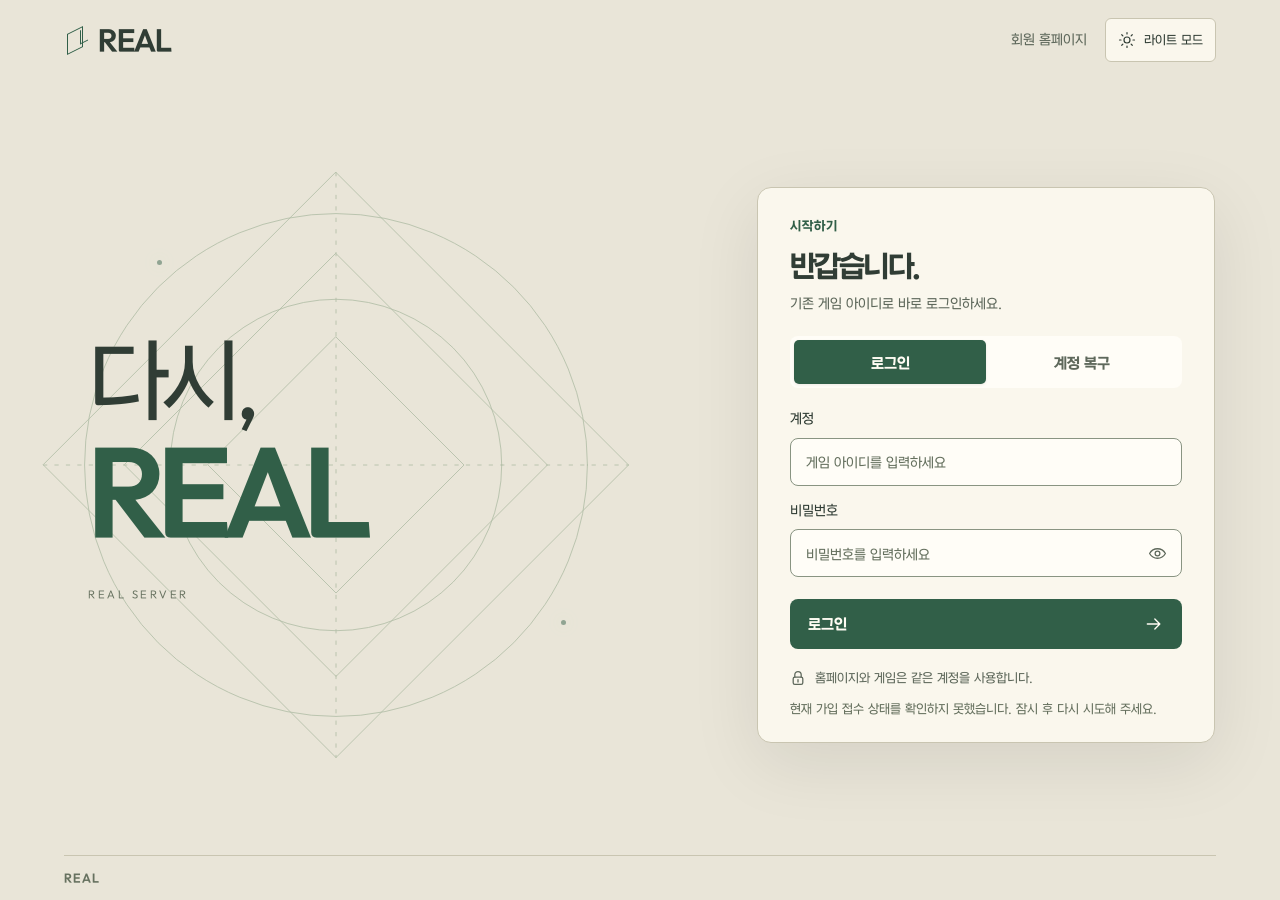
==== commit 6ed7a7ee: "Use self-hosted A2Z typography across the portal" ====
--- a/index.html
+++ b/index.html
@@ -5,7 +5,7 @@
   <meta name="viewport" content="width=device-width, initial-scale=1">
   <meta name="color-scheme" content="light dark">
   <meta name="robots" content="noindex, nofollow">
-  <meta http-equiv="Content-Security-Policy" content="default-src 'none'; script-src 'self'; style-src 'self'; img-src 'self' data:; connect-src 'self' https://222.103.200.184; form-action 'none'; base-uri 'none'; object-src 'none'">
+  <meta http-equiv="Content-Security-Policy" content="default-src 'none'; script-src 'self'; style-src 'self'; font-src 'self'; img-src 'self' data:; connect-src 'self' https://222.103.200.184; form-action 'none'; base-uri 'none'; object-src 'none'">
   <title>로그인 · REAL</title>
   <link rel="icon" href="./favicon.ico" sizes="16x16 32x32 48x48">
   <link rel="icon" href="./favicon.svg" type="image/svg+xml">
--- a/styles.css
+++ b/styles.css
@@ -1,3 +1,17 @@
+@font-face {
+  font-family: "A2Z";
+  src: url("./fonts/a2z-regular.woff2") format("woff2");
+  font-style: normal;
+  font-weight: 400;
+  font-display: swap;
+}
+@font-face {
+  font-family: "A2Z";
+  src: url("./fonts/a2z-bold.woff2") format("woff2");
+  font-style: normal;
+  font-weight: 700;
+  font-display: swap;
+}
 :root {
   color-scheme: dark;
   --background: #0a1b1a;
@@ -14,13 +28,14 @@
   --error: #ffbbb3;
   --error-surface: #352b29;
   --radius: 8px;
-  font-family: "Pretendard", "Noto Sans KR", "Malgun Gothic", "Apple SD Gothic Neo", sans-serif;
+  --font-family: "A2Z", "Malgun Gothic", "Apple SD Gothic Neo", sans-serif;
+  font-family: var(--font-family);
   font-synthesis: none;
 }
 *, *::before, *::after { box-sizing: border-box; }
 html { scroll-padding-top: 24px; }
 body { margin: 0; background: var(--background); color: var(--text); font-size: 15px; line-height: 1.65; -webkit-font-smoothing: antialiased; }
-button, input { font: inherit; }
+button, input, textarea, select { font: inherit; }
 button, a, input { -webkit-tap-highlight-color: transparent; }
 button, a { touch-action: manipulation; }
 button { color: inherit; }
@@ -40,7 +55,7 @@
 .skip-link:focus { transform: translateY(0); }
 .entry-shell { max-width: 1440px; min-height: 100svh; margin: auto; padding: 0 64px; display: flex; flex-direction: column; }
 .site-header { display: flex; align-items: center; min-height: 112px; }
-.wordmark { display: inline-flex; align-items: center; min-height: 44px; font-family: Arial, sans-serif; font-size: 27px; font-weight: 800; letter-spacing: -.9px; line-height: 1; }
+.wordmark { display: inline-flex; align-items: center; min-height: 44px; font-family: var(--font-family); font-size: 27px; font-weight: 800; letter-spacing: -.9px; line-height: 1; }
 .brand-symbol { display: block; position: relative; width: 16px; height: 21px; margin: 0 15px 0 3px; border: 1.8px solid var(--accent); transform: skewY(-27deg); }
 .brand-symbol::after { content: ""; position: absolute; width: 8px; height: 14px; border-left: 1.8px solid var(--accent); border-bottom: 1.8px solid var(--accent); top: 2px; right: -6px; }
 .header-caption { margin-left: auto; font-size: 13px; color: var(--muted); }
@@ -54,7 +69,7 @@
 .welcome-copy { position: relative; z-index: 1; padding-left: 24px; }
 .eyebrow { color: var(--accent); font-size: 12px; font-weight: 600; letter-spacing: .08em; }
 .welcome h1 { font-size: clamp(68px, 6.3vw, 94px); letter-spacing: -.07em; line-height: 1.19; font-weight: 500; }
-.welcome h1 > span { font-family: Arial, sans-serif; font-size: 1.25em; line-height: 1.1; font-weight: 700; letter-spacing: -.07em; color: var(--accent); }
+.welcome h1 > span { font-family: var(--font-family); font-size: 1.25em; line-height: 1.1; font-weight: 700; letter-spacing: -.07em; color: var(--accent); }
 .welcome-caption { margin: 54px 0 0 24px; position: relative; color: var(--quiet); font-size: 10px; letter-spacing: .25em; }
 .member-panel { width: 100%; max-width: 458px; padding: 38px 36px 30px; background: var(--surface); border: 1px solid var(--border); border-radius: 14px; box-shadow: 0 20px 70px #00000016; }
 .panel-heading .eyebrow { margin-bottom: 9px; }
@@ -100,7 +115,7 @@
 .field-group input:disabled { opacity: .55; cursor: not-allowed; }
 .notice + .notice { margin-top: 36px; }
 .site-footer { display: flex; justify-content: space-between; gap: 20px; padding: 23px 0 27px; border-top: 1px solid #223b33; color: var(--quiet); font-size: 11px; }
-.site-footer > span:first-child { font-family: Arial, sans-serif; font-weight: 700; letter-spacing: .12em; }
+.site-footer > span:first-child { font-family: var(--font-family); font-weight: 700; letter-spacing: .12em; }
 dialog { color: var(--text); background: var(--surface); border: 1px solid var(--border); border-radius: 14px; padding: 28px; width: min(530px, calc(100% - 32px)); max-height: calc(100svh - 40px); box-shadow: 0 24px 100px #0005; }
 dialog::backdrop { background: #020b09c4; }
 .dialog-heading { display: flex; align-items: start; justify-content: space-between; }
@@ -152,7 +167,7 @@
 .install-guide h3 { font-size: 12px; font-weight: 500; }
 .install-guide ol { list-style: none; margin: 15px 0 0; padding: 0; }
 .install-guide li { display: flex; align-items: baseline; gap: 10px; margin: 11px 0 0; color: var(--muted); font-size: 11px; }
-.install-guide li > span { color: var(--accent); font-family: Arial, sans-serif; font-size: 10px; }
+.install-guide li > span { color: var(--accent); font-family: var(--font-family); font-size: 10px; }
 .install-guide strong { font-weight: 600; color: var(--text); }
 .home-footer { margin-top: auto; }
 .admin-controls { display: flex; align-items: center; flex-wrap: wrap; gap: 18px 24px; margin-top: 40px; padding: 22px 0 0; border-top: 1px solid var(--border); }
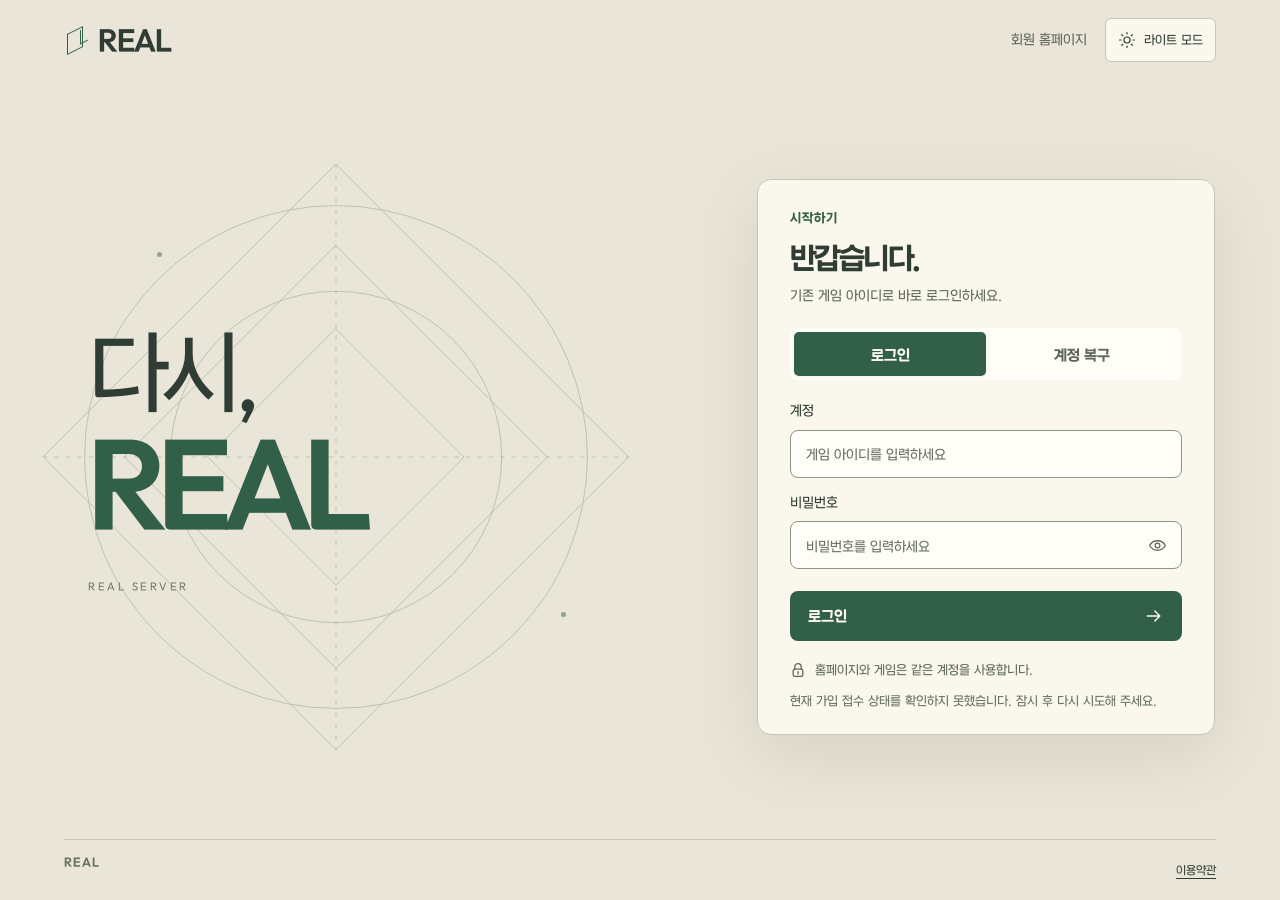
==== commit 99c71a0c: "Add footer access to current terms of service" ====
--- a/index.html
+++ b/index.html
@@ -110,7 +110,7 @@
       </section>
     </main>
 
-    <footer class="site-footer entry-footer"><span>REAL</span></footer>
+    <footer class="site-footer entry-footer"><span>REAL</span><nav class="footer-links" aria-label="서비스 안내"><a href="./terms.html" target="_blank" rel="noopener">이용약관<span class="sr-only"> (새 창)</span></a></nav></footer>
   </div>
 
   <dialog id="terms-dialog" aria-labelledby="terms-title">
--- a/styles.css
+++ b/styles.css
@@ -116,6 +116,15 @@
 .notice + .notice { margin-top: 36px; }
 .site-footer { display: flex; justify-content: space-between; gap: 20px; padding: 23px 0 27px; border-top: 1px solid #223b33; color: var(--quiet); font-size: 11px; }
 .site-footer > span:first-child { font-family: var(--font-family); font-weight: 700; letter-spacing: .12em; }
+.footer-links { display: flex; align-items: center; flex-wrap: wrap; justify-content: flex-end; gap: 8px 20px; }
+.footer-links a { color: var(--text); text-decoration: underline; text-underline-offset: 4px; padding: 8px 0; }
+.footer-links a:hover { color: var(--accent); }
+.terms-shell { width: min(900px, 100%); padding: 0 24px; margin: auto; }
+.terms-header { display: flex; align-items: center; justify-content: space-between; gap: 20px; padding: 24px 0; border-bottom: 1px solid var(--border); }
+.terms-document { padding: 40px 0 56px; }
+.terms-document h1 { font-size: clamp(24px, 5vw, 34px); line-height: 1.4; }
+.terms-document h2 { margin: 32px 0 12px; font-size: 20px; }
+.terms-document p { line-height: 1.9; overflow-wrap: anywhere; color: var(--muted); }
 dialog { color: var(--text); background: var(--surface); border: 1px solid var(--border); border-radius: 14px; padding: 28px; width: min(530px, calc(100% - 32px)); max-height: calc(100svh - 40px); box-shadow: 0 24px 100px #0005; }
 dialog::backdrop { background: #020b09c4; }
 .dialog-heading { display: flex; align-items: start; justify-content: space-between; }
--- a/theme.css
+++ b/theme.css
@@ -77,8 +77,8 @@
 html[data-theme="dark"] .forum-theme :is(.text-button, .icon-button, .forum-shortcuts a, .image-gallery a) { color: var(--accent); }
 html[data-theme="dark"] .forum-theme :is(.text-button, .icon-button, .forum-shortcuts a):hover { color: var(--accent-hover); background: var(--surface-raised); }
 html[data-theme="dark"] .forum-theme .forum-danger { color: var(--error); }
-html[data-theme="dark"] .forum-theme .board-tabs [role="tab"] { color: var(--muted); }
-html[data-theme="dark"] .forum-theme .board-tabs [role="tab"]:hover { color: var(--text); background: #2b4c40; }
+html[data-theme="dark"] .forum-theme .board-tabs :is([role="tab"],.board-dialog-button) { color: var(--muted); }
+html[data-theme="dark"] .forum-theme .board-tabs :is([role="tab"],.board-dialog-button):hover { color: var(--text); background: #2b4c40; }
 html[data-theme="dark"] .forum-theme .board-tabs [aria-selected="true"] { color: var(--accent-ink); background: var(--accent); box-shadow: none; }
 html[data-theme="dark"] .forum-theme .board-tabs [aria-selected="true"]:hover { color: var(--accent-ink); background: var(--accent-hover); }
 html[data-theme="dark"] .forum-theme .button-primary { color: var(--accent-ink); background: var(--accent); border-color: var(--accent); box-shadow: none; }
